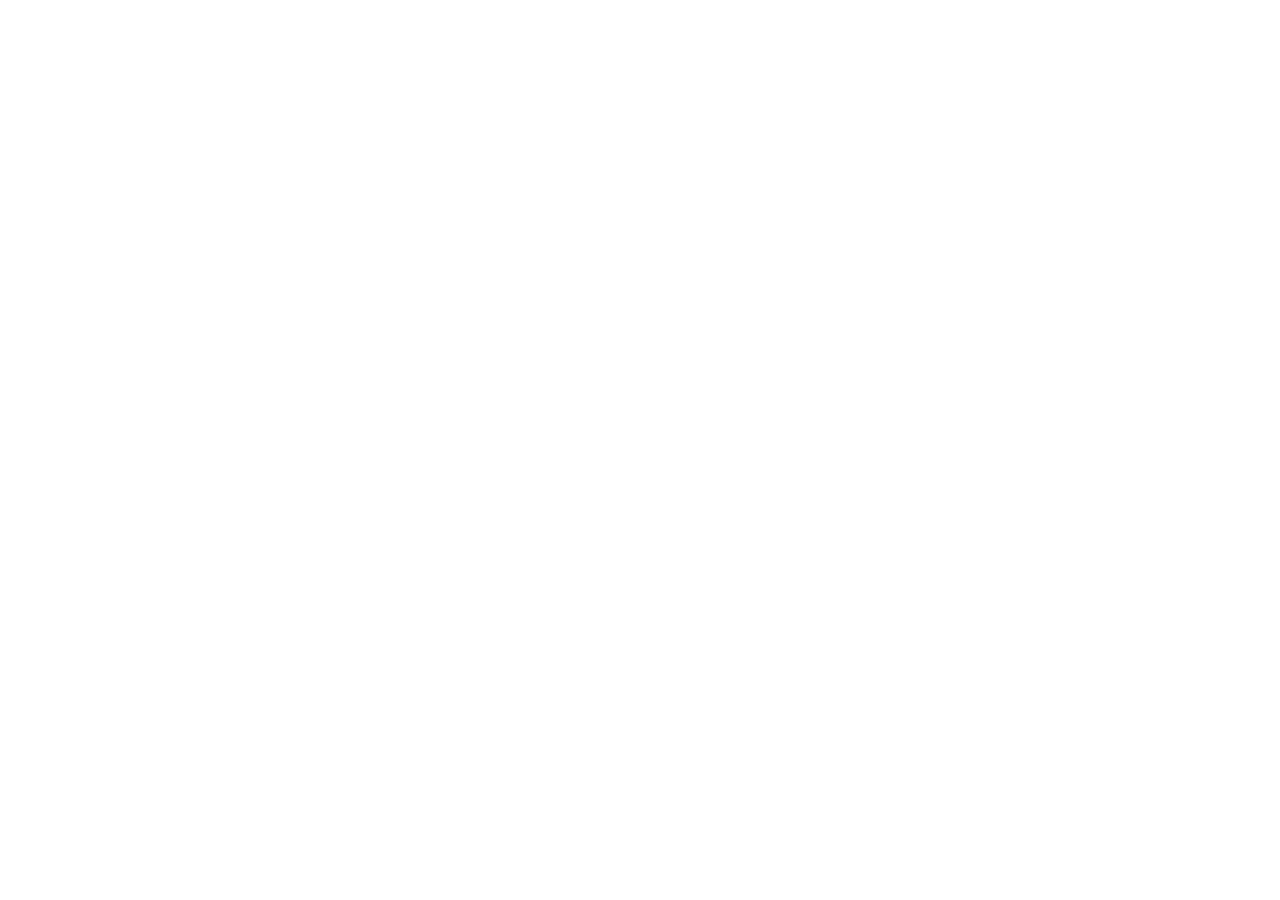
==== projector/index.html @ 13637d7c "Add projector prototype: projector/index.html" ====
<!doctype html>
<html lang="nl">
<head>
  <meta charset="utf-8">
  <meta name="viewport" content="width=device-width,initial-scale=1">
  <meta name="theme-color" content="#0e1115">
  <title>Blackthorn Academy — Projector</title>
  <link rel="stylesheet" href="styles.css">
</head>
<body>
  <main id="projector"></main>

  <aside id="gmPanel" class="gm-panel" hidden>
    <div class="gm-head">
      <strong>GM CONTROL</strong>
      <button id="gmClose" aria-label="Sluiten">×</button>
    </div>
    <div class="gm-grid">
      <button id="prevStep">← Vorige stap</button>
      <button id="nextStep">Volgende stap →</button>
      <label>Scène
        <select id="sceneJump"></select>
      </label>
      <button id="resetScene">Reset scène</button>
    </div>
    <p class="gm-note">Druk op <kbd>G</kbd> om dit paneel te tonen/verbergen.</p>
  </aside>

  <script src="projector.js"></script>
</body>
</html>
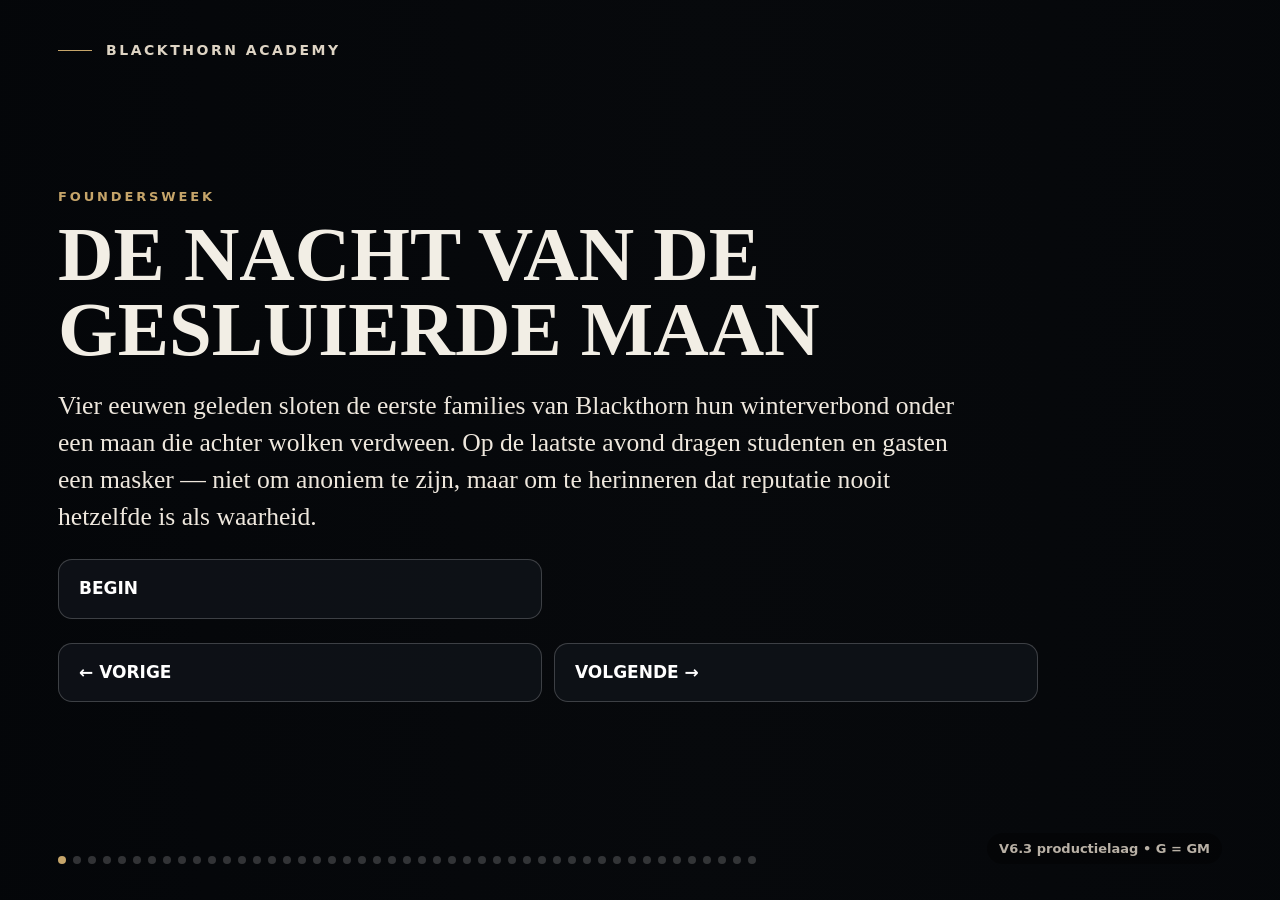
==== commit 6bf48dff: "Load V6.3 projector source before renderer" ====
--- a/projector/index.html
+++ b/projector/index.html
@@ -26,6 +26,7 @@
     <p class="gm-note">Druk op <kbd>G</kbd> om dit paneel te tonen/verbergen.</p>
   </aside>
 
+  <script src="v63-scenes.js"></script>
   <script src="projector.js"></script>
 </body>
 </html>
--- a/projector/styles.css
+++ b/projector/styles.css
@@ -0,0 +1,51 @@
+:root{
+  --bg:#0c0f13;--ink:#f2eee5;--muted:#b9b1a6;--line:rgba(255,255,255,.15);
+  --gold:#c6a56a;--paper:#efe7da;--darkpaper:#171b21;--danger:#8d3934;
+  --serif:Georgia,"Times New Roman",serif;--sans:Inter,system-ui,-apple-system,"Segoe UI",sans-serif;
+}
+*{box-sizing:border-box} html,body{margin:0;width:100%;height:100%;background:#000;color:var(--ink)}
+body{font-family:var(--serif);overflow:hidden}
+button{font:inherit}
+.stage{width:100vw;height:100vh;position:relative;overflow:hidden;background:#0a0c0f center/cover no-repeat}
+.stage::before{content:"";position:absolute;inset:0;background:linear-gradient(90deg,rgba(3,5,8,.83),rgba(3,5,8,.44) 55%,rgba(3,5,8,.66))}
+.stage.no-image::after{content:"";position:absolute;inset:0;background:
+ radial-gradient(circle at 75% 25%,rgba(198,165,106,.13),transparent 28%),
+ linear-gradient(135deg,#121923,#090b0f)}
+.wrap{position:relative;z-index:2;height:100%;display:grid;grid-template-rows:auto 1fr auto;padding:42px 58px 36px}
+.location{font:700 14px var(--sans);letter-spacing:.18em;text-transform:uppercase;color:#ded4c4;display:flex;gap:14px;align-items:center}
+.location::before{content:"";width:34px;height:1px;background:var(--gold)}
+.scene-kicker{font:700 13px var(--sans);letter-spacing:.22em;text-transform:uppercase;color:var(--gold);margin-bottom:14px}
+.main{align-self:center;max-width:1050px}
+.title{font-size:clamp(42px,6vw,86px);line-height:.97;margin:0 0 20px;text-wrap:balance}
+.subtitle{font:400 clamp(19px,2vw,28px)/1.45 var(--serif);max-width:900px;color:#eee7dd;margin:0}
+.dialogue-card{max-width:950px;background:rgba(12,15,19,.86);border:1px solid rgba(198,165,106,.35);box-shadow:0 20px 70px rgba(0,0,0,.42);padding:26px 28px;border-radius:18px;backdrop-filter:blur(12px)}
+.speaker{font:800 14px var(--sans);letter-spacing:.16em;color:var(--gold);margin-bottom:12px}
+.quote{font-size:clamp(26px,3.2vw,46px);line-height:1.25;margin:0}
+.narration{font-size:clamp(22px,2.6vw,38px);line-height:1.35;max-width:950px}
+.transition{text-align:center;max-width:1100px;margin:auto}
+.transition .small{font:700 14px var(--sans);letter-spacing:.18em;text-transform:uppercase;color:var(--muted);margin:10px}
+.transition .big{font-size:clamp(34px,5vw,70px);margin:12px}
+.choices{display:grid;grid-template-columns:repeat(2,minmax(0,1fr));gap:12px;margin-top:24px;max-width:980px}
+.choice{appearance:none;border:1px solid rgba(255,255,255,.20);background:rgba(15,19,24,.88);color:#fff;border-radius:14px;padding:18px 20px;text-align:left;font:700 17px/1.25 var(--sans);cursor:pointer;transition:.16s}
+.choice:hover,.choice:focus{border-color:var(--gold);transform:translateY(-1px);outline:none}
+.choice.used{opacity:.45}
+.choice.wide{grid-column:1/-1}
+.footer{display:flex;align-items:end;justify-content:space-between;gap:20px;font:600 13px var(--sans);color:var(--muted)}
+.progress{display:flex;gap:7px}.dot{width:8px;height:8px;border-radius:50%;background:rgba(255,255,255,.18)}.dot.active{background:var(--gold)}
+.hint{background:rgba(0,0,0,.36);padding:8px 12px;border-radius:999px}
+.details{display:grid;grid-template-columns:repeat(3,1fr);gap:16px;margin-top:24px}
+.detail{background:rgba(11,15,19,.82);border:1px solid var(--line);border-radius:16px;padding:20px;min-height:140px;cursor:pointer}
+.detail b{font:800 14px var(--sans);letter-spacing:.08em;text-transform:uppercase;color:var(--gold)}
+.detail p{font-size:20px;line-height:1.35;color:#eee7dd}
+.detail.done{border-color:rgba(198,165,106,.75)}
+.archive-grid{display:grid;grid-template-columns:1fr 1fr;gap:18px;margin-top:22px}
+.archive{border:1px solid var(--line);background:rgba(12,15,19,.84);padding:25px;border-radius:18px;cursor:pointer}
+.archive h3{font-size:30px;margin:0 0 8px}.archive p{font:16px var(--sans);color:var(--muted)}
+.overlay{position:fixed;inset:0;z-index:20;background:rgba(0,0,0,.82);display:grid;place-items:center;padding:40px}
+.modal{width:min(900px,92vw);max-height:86vh;overflow:auto;background:#151a20;color:#f5efe5;border:1px solid rgba(198,165,106,.45);border-radius:18px;padding:30px;box-shadow:0 30px 100px #000}
+.modal h2{font-size:38px;margin:0 0 16px}.modal p{font-size:22px;line-height:1.5}.modal button{margin-top:18px;padding:12px 18px;background:var(--gold);border:0;border-radius:10px;font:800 14px var(--sans);cursor:pointer}
+.gm-panel{position:fixed;z-index:99;right:18px;top:18px;width:310px;background:#f0eadf;color:#181512;border-radius:16px;padding:16px;box-shadow:0 18px 70px rgba(0,0,0,.5);font-family:var(--sans)}
+.gm-head{display:flex;align-items:center;justify-content:space-between;margin-bottom:12px}.gm-head button{border:0;background:none;font-size:26px}
+.gm-grid{display:grid;grid-template-columns:1fr 1fr;gap:8px}.gm-grid button,.gm-grid select{padding:10px;border:1px solid #c8bca9;border-radius:9px;background:white}.gm-grid label{grid-column:1/-1;display:grid;gap:5px;font-size:12px}
+.gm-note{font-size:11px;color:#675e54}.gm-panel kbd{border:1px solid #aaa;border-bottom-width:2px;padding:1px 5px;border-radius:4px;background:#fff}
+@media(max-width:900px){.wrap{padding:28px}.choices,.archive-grid{grid-template-columns:1fr}.details{grid-template-columns:1fr 1fr}.quote{font-size:30px}}
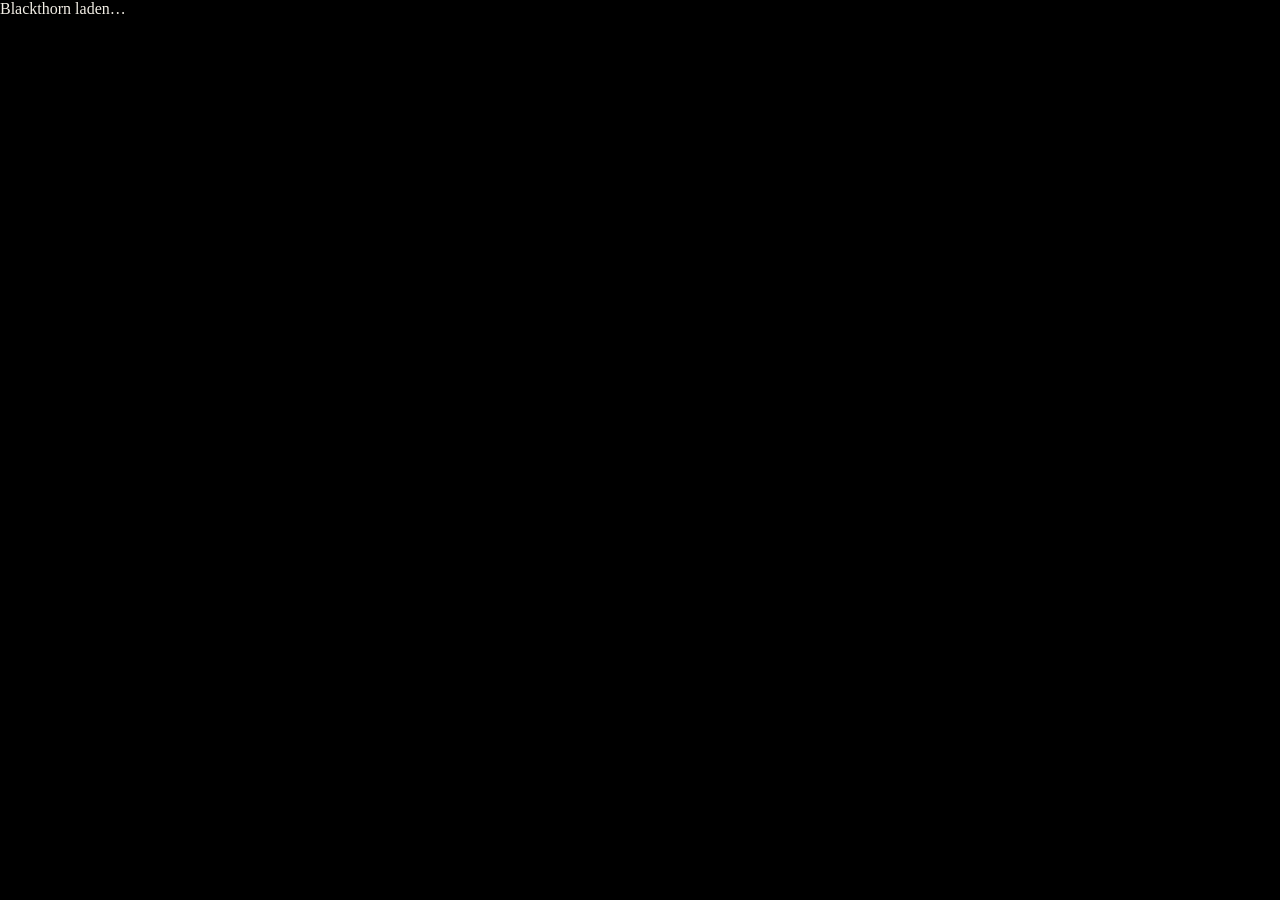
==== commit ea2e3aa5: "Switch work branch projector to V6.3 runtime" ====
--- a/projector/index.html
+++ b/projector/index.html
@@ -1,32 +1 @@
-<!doctype html>
-<html lang="nl">
-<head>
-  <meta charset="utf-8">
-  <meta name="viewport" content="width=device-width,initial-scale=1">
-  <meta name="theme-color" content="#0e1115">
-  <title>Blackthorn Academy — Projector</title>
-  <link rel="stylesheet" href="styles.css">
-</head>
-<body>
-  <main id="projector"></main>
-
-  <aside id="gmPanel" class="gm-panel" hidden>
-    <div class="gm-head">
-      <strong>GM CONTROL</strong>
-      <button id="gmClose" aria-label="Sluiten">×</button>
-    </div>
-    <div class="gm-grid">
-      <button id="prevStep">← Vorige stap</button>
-      <button id="nextStep">Volgende stap →</button>
-      <label>Scène
-        <select id="sceneJump"></select>
-      </label>
-      <button id="resetScene">Reset scène</button>
-    </div>
-    <p class="gm-note">Druk op <kbd>G</kbd> om dit paneel te tonen/verbergen.</p>
-  </aside>
-
-  <script src="v63-scenes.js"></script>
-  <script src="projector.js"></script>
-</body>
-</html>+<!doctype html><html lang="nl"><head><meta charset="utf-8"><meta name="viewport" content="width=device-width,initial-scale=1"><title>Blackthorn Projector</title><link rel="stylesheet" href="styles.css"></head><body><main id="projector"><div class="boot">Blackthorn laden…</div></main><script src="../runtime-data.js"></script><script src="../game-meta.js"></script><script src="projector.js"></script></body></html>
--- a/projector/styles.css
+++ b/projector/styles.css
@@ -49,3 +49,12 @@
 .gm-grid{display:grid;grid-template-columns:1fr 1fr;gap:8px}.gm-grid button,.gm-grid select{padding:10px;border:1px solid #c8bca9;border-radius:9px;background:white}.gm-grid label{grid-column:1/-1;display:grid;gap:5px;font-size:12px}
 .gm-note{font-size:11px;color:#675e54}.gm-panel kbd{border:1px solid #aaa;border-bottom-width:2px;padding:1px 5px;border-radius:4px;background:#fff}
 @media(max-width:900px){.wrap{padding:28px}.choices,.archive-grid{grid-template-columns:1fr}.details{grid-template-columns:1fr 1fr}.quote{font-size:30px}}
+
+/* V6.3 scene-table additions */
+.bt-lines{display:grid;gap:12px;margin-top:20px}
+.bt-lines .quote{font-size:clamp(20px,2.25vw,32px)}
+.phone-wait,.marker{margin-top:20px;border:1px solid rgba(198,165,106,.35);background:rgba(10,13,18,.72);border-radius:14px;padding:14px 18px;font:700 14px/1.4 var(--sans);letter-spacing:.06em}
+.phone-wait{display:flex;justify-content:space-between;gap:18px}.phone-wait span{font-weight:500;color:var(--muted)}
+.marker.pause{border-color:rgba(255,255,255,.25)}
+.team-card{margin-top:18px}.team-card p{font:16px/1.45 var(--sans);color:#e6dfd6}
+.navChoices{margin-top:20px}.reply-card{margin-top:14px}
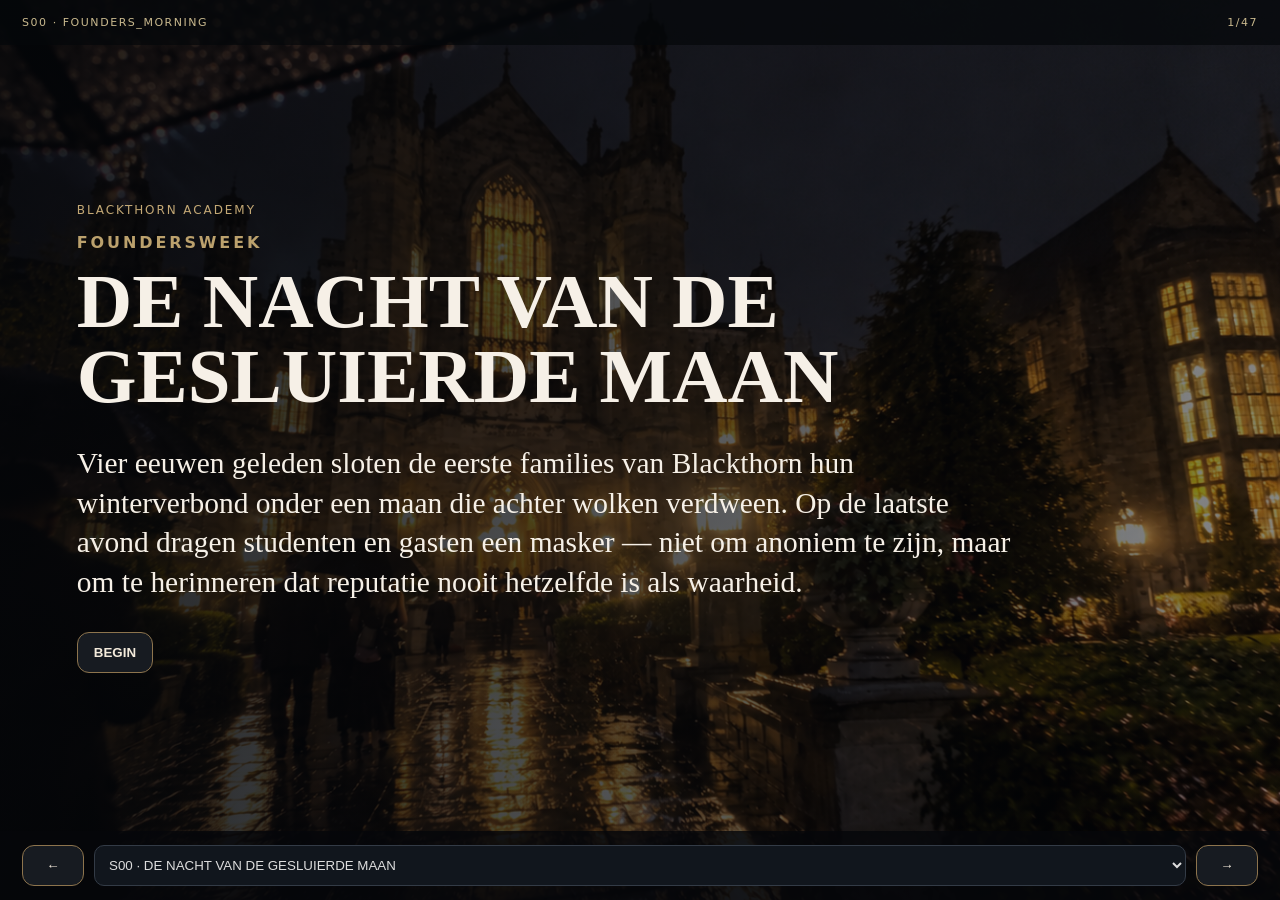
==== commit da330445: "Load centralized V6.3 asset map" ====
--- a/projector/index.html
+++ b/projector/index.html
@@ -1 +1 @@
-<!doctype html><html lang="nl"><head><meta charset="utf-8"><meta name="viewport" content="width=device-width,initial-scale=1"><title>Blackthorn Projector</title><link rel="stylesheet" href="styles.css"></head><body><main id="projector"><div class="boot">Blackthorn laden…</div></main><script src="../runtime-data.js"></script><script src="../game-meta.js"></script><script src="projector.js"></script></body></html>+<!doctype html><html lang="nl"><head><meta charset="utf-8"><meta name="viewport" content="width=device-width,initial-scale=1"><title>Blackthorn Projector</title><link rel="stylesheet" href="styles.css"></head><body><main id="projector"><div class="boot">Blackthorn laden…</div></main><script src="../runtime-data.js"></script><script src="../game-meta.js"></script><script src="../asset-map.js"></script><script src="projector.js"></script></body></html>
--- a/projector/styles.css
+++ b/projector/styles.css
@@ -1,60 +1 @@
-:root{
-  --bg:#0c0f13;--ink:#f2eee5;--muted:#b9b1a6;--line:rgba(255,255,255,.15);
-  --gold:#c6a56a;--paper:#efe7da;--darkpaper:#171b21;--danger:#8d3934;
-  --serif:Georgia,"Times New Roman",serif;--sans:Inter,system-ui,-apple-system,"Segoe UI",sans-serif;
-}
-*{box-sizing:border-box} html,body{margin:0;width:100%;height:100%;background:#000;color:var(--ink)}
-body{font-family:var(--serif);overflow:hidden}
-button{font:inherit}
-.stage{width:100vw;height:100vh;position:relative;overflow:hidden;background:#0a0c0f center/cover no-repeat}
-.stage::before{content:"";position:absolute;inset:0;background:linear-gradient(90deg,rgba(3,5,8,.83),rgba(3,5,8,.44) 55%,rgba(3,5,8,.66))}
-.stage.no-image::after{content:"";position:absolute;inset:0;background:
- radial-gradient(circle at 75% 25%,rgba(198,165,106,.13),transparent 28%),
- linear-gradient(135deg,#121923,#090b0f)}
-.wrap{position:relative;z-index:2;height:100%;display:grid;grid-template-rows:auto 1fr auto;padding:42px 58px 36px}
-.location{font:700 14px var(--sans);letter-spacing:.18em;text-transform:uppercase;color:#ded4c4;display:flex;gap:14px;align-items:center}
-.location::before{content:"";width:34px;height:1px;background:var(--gold)}
-.scene-kicker{font:700 13px var(--sans);letter-spacing:.22em;text-transform:uppercase;color:var(--gold);margin-bottom:14px}
-.main{align-self:center;max-width:1050px}
-.title{font-size:clamp(42px,6vw,86px);line-height:.97;margin:0 0 20px;text-wrap:balance}
-.subtitle{font:400 clamp(19px,2vw,28px)/1.45 var(--serif);max-width:900px;color:#eee7dd;margin:0}
-.dialogue-card{max-width:950px;background:rgba(12,15,19,.86);border:1px solid rgba(198,165,106,.35);box-shadow:0 20px 70px rgba(0,0,0,.42);padding:26px 28px;border-radius:18px;backdrop-filter:blur(12px)}
-.speaker{font:800 14px var(--sans);letter-spacing:.16em;color:var(--gold);margin-bottom:12px}
-.quote{font-size:clamp(26px,3.2vw,46px);line-height:1.25;margin:0}
-.narration{font-size:clamp(22px,2.6vw,38px);line-height:1.35;max-width:950px}
-.transition{text-align:center;max-width:1100px;margin:auto}
-.transition .small{font:700 14px var(--sans);letter-spacing:.18em;text-transform:uppercase;color:var(--muted);margin:10px}
-.transition .big{font-size:clamp(34px,5vw,70px);margin:12px}
-.choices{display:grid;grid-template-columns:repeat(2,minmax(0,1fr));gap:12px;margin-top:24px;max-width:980px}
-.choice{appearance:none;border:1px solid rgba(255,255,255,.20);background:rgba(15,19,24,.88);color:#fff;border-radius:14px;padding:18px 20px;text-align:left;font:700 17px/1.25 var(--sans);cursor:pointer;transition:.16s}
-.choice:hover,.choice:focus{border-color:var(--gold);transform:translateY(-1px);outline:none}
-.choice.used{opacity:.45}
-.choice.wide{grid-column:1/-1}
-.footer{display:flex;align-items:end;justify-content:space-between;gap:20px;font:600 13px var(--sans);color:var(--muted)}
-.progress{display:flex;gap:7px}.dot{width:8px;height:8px;border-radius:50%;background:rgba(255,255,255,.18)}.dot.active{background:var(--gold)}
-.hint{background:rgba(0,0,0,.36);padding:8px 12px;border-radius:999px}
-.details{display:grid;grid-template-columns:repeat(3,1fr);gap:16px;margin-top:24px}
-.detail{background:rgba(11,15,19,.82);border:1px solid var(--line);border-radius:16px;padding:20px;min-height:140px;cursor:pointer}
-.detail b{font:800 14px var(--sans);letter-spacing:.08em;text-transform:uppercase;color:var(--gold)}
-.detail p{font-size:20px;line-height:1.35;color:#eee7dd}
-.detail.done{border-color:rgba(198,165,106,.75)}
-.archive-grid{display:grid;grid-template-columns:1fr 1fr;gap:18px;margin-top:22px}
-.archive{border:1px solid var(--line);background:rgba(12,15,19,.84);padding:25px;border-radius:18px;cursor:pointer}
-.archive h3{font-size:30px;margin:0 0 8px}.archive p{font:16px var(--sans);color:var(--muted)}
-.overlay{position:fixed;inset:0;z-index:20;background:rgba(0,0,0,.82);display:grid;place-items:center;padding:40px}
-.modal{width:min(900px,92vw);max-height:86vh;overflow:auto;background:#151a20;color:#f5efe5;border:1px solid rgba(198,165,106,.45);border-radius:18px;padding:30px;box-shadow:0 30px 100px #000}
-.modal h2{font-size:38px;margin:0 0 16px}.modal p{font-size:22px;line-height:1.5}.modal button{margin-top:18px;padding:12px 18px;background:var(--gold);border:0;border-radius:10px;font:800 14px var(--sans);cursor:pointer}
-.gm-panel{position:fixed;z-index:99;right:18px;top:18px;width:310px;background:#f0eadf;color:#181512;border-radius:16px;padding:16px;box-shadow:0 18px 70px rgba(0,0,0,.5);font-family:var(--sans)}
-.gm-head{display:flex;align-items:center;justify-content:space-between;margin-bottom:12px}.gm-head button{border:0;background:none;font-size:26px}
-.gm-grid{display:grid;grid-template-columns:1fr 1fr;gap:8px}.gm-grid button,.gm-grid select{padding:10px;border:1px solid #c8bca9;border-radius:9px;background:white}.gm-grid label{grid-column:1/-1;display:grid;gap:5px;font-size:12px}
-.gm-note{font-size:11px;color:#675e54}.gm-panel kbd{border:1px solid #aaa;border-bottom-width:2px;padding:1px 5px;border-radius:4px;background:#fff}
-@media(max-width:900px){.wrap{padding:28px}.choices,.archive-grid{grid-template-columns:1fr}.details{grid-template-columns:1fr 1fr}.quote{font-size:30px}}
-
-/* V6.3 scene-table additions */
-.bt-lines{display:grid;gap:12px;margin-top:20px}
-.bt-lines .quote{font-size:clamp(20px,2.25vw,32px)}
-.phone-wait,.marker{margin-top:20px;border:1px solid rgba(198,165,106,.35);background:rgba(10,13,18,.72);border-radius:14px;padding:14px 18px;font:700 14px/1.4 var(--sans);letter-spacing:.06em}
-.phone-wait{display:flex;justify-content:space-between;gap:18px}.phone-wait span{font-weight:500;color:var(--muted)}
-.marker.pause{border-color:rgba(255,255,255,.25)}
-.team-card{margin-top:18px}.team-card p{font:16px/1.45 var(--sans);color:#e6dfd6}
-.navChoices{margin-top:20px}.reply-card{margin-top:14px}
+*{box-sizing:border-box}html,body,#projector{margin:0;width:100%;height:100%;background:#06080b;color:#f6f0e7;font-family:Inter,system-ui,-apple-system,"Segoe UI",sans-serif}.boot,.loadError{height:100vh;display:grid;place-content:center;text-align:center}.stage{min-height:100vh;background-size:cover;background-position:center;position:relative;display:grid;grid-template-rows:auto 1fr auto}.chrome{display:flex;justify-content:space-between;padding:16px 22px;background:rgba(5,7,10,.72);font-size:11px;letter-spacing:.14em;color:#c8b88d}.content{align-self:center;width:min(1100px,90vw);padding:40px 6vw}.location{font-size:12px;letter-spacing:.16em;color:#c3a875;margin-bottom:16px}.kicker{font-weight:800;letter-spacing:.18em;color:#bba16d;margin-bottom:12px}.content h1{font-family:Georgia,serif;font-size:clamp(44px,6vw,84px);line-height:.98;margin:0 0 24px;max-width:900px}.body{font-family:Georgia,serif;font-size:clamp(22px,2.3vw,34px);line-height:1.35;max-width:950px}.dialogue,.team,.choiceReply{margin-top:22px;padding:18px 20px;border:1px solid rgba(208,181,126,.34);background:rgba(9,12,16,.72);border-radius:14px;max-width:960px}.dialogue p,.team p{font-size:18px;line-height:1.5;margin:8px 0}.choices{display:flex;flex-wrap:wrap;gap:10px;margin-top:22px}.choices button,.nav button,.sourceButton{border:1px solid #8d744d;background:#171b21;color:#f3eadb;border-radius:12px;padding:12px 16px;font-weight:800}.sourceButton{display:block;margin-top:18px;background:#251f18}.tag{display:inline-block;margin:18px 10px 0 0;padding:9px 12px;border-radius:99px;border:1px solid rgba(255,255,255,.22);background:rgba(9,12,16,.7);font-size:11px;letter-spacing:.1em}.tag.ready{border-color:#5d936f}.tag.waiting{border-color:#9d7047}.pause{border-color:#9a7343}.nav{display:grid;grid-template-columns:62px 1fr 62px;gap:10px;padding:14px 22px;background:rgba(5,7,10,.82)}.nav select{background:#11161d;color:#ddd;border:1px solid #333b46;border-radius:10px;padding:10px}.overlay{position:fixed;inset:0;background:rgba(0,0,0,.76);display:grid;place-items:center;padding:30px;z-index:20}.modal{width:min(760px,92vw);max-height:82vh;overflow:auto;background:#10151b;border:1px solid #776345;border-radius:18px;padding:28px;box-shadow:0 30px 90px #000}.modal h2{font-family:Georgia,serif;font-size:36px;margin:8px 0 18px}.sourceCards{display:grid;grid-template-columns:repeat(auto-fit,minmax(220px,1fr));gap:10px}.sourceCard{border:1px solid #333b45;background:#171d24;border-radius:12px;padding:14px}.sourceCard small{display:block;color:#bfa36c;font-size:9px;letter-spacing:.12em;margin-bottom:4px}.modal button{margin-top:20px;padding:10px 16px;border-radius:10px;border:1px solid #8d744d;background:#1b2027;color:white;font-weight:800}.academyClock{display:inline-block;margin-bottom:18px;padding:8px 12px;border:1px solid #a88a57;border-radius:8px;background:rgba(7,9,12,.75);font-family:Georgia,serif;font-size:24px;letter-spacing:.08em}.requirement{margin-top:16px;color:#e0c18b;font-size:12px}.nav button:disabled{opacity:.35;cursor:not-allowed}.modalBody{font-family:Georgia,serif;font-size:20px;line-height:1.5;color:#e8dfd1}
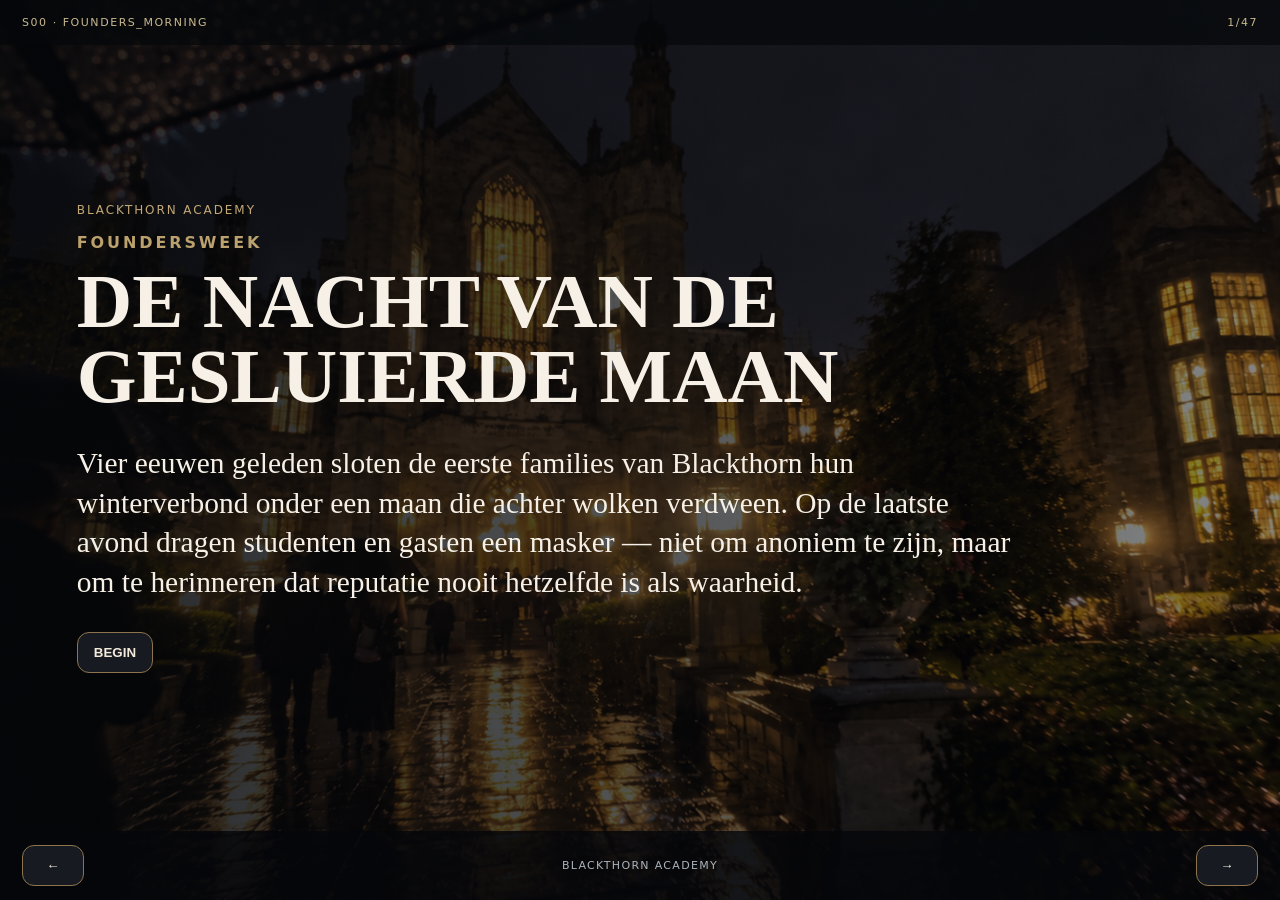
==== commit 9c3a5972: "Load player-facing evidence artifacts" ====
--- a/projector/index.html
+++ b/projector/index.html
@@ -1 +1 @@
-<!doctype html><html lang="nl"><head><meta charset="utf-8"><meta name="viewport" content="width=device-width,initial-scale=1"><title>Blackthorn Projector</title><link rel="stylesheet" href="styles.css"></head><body><main id="projector"><div class="boot">Blackthorn laden…</div></main><script src="../runtime-data.js"></script><script src="../game-meta.js"></script><script src="../asset-map.js"></script><script src="projector.js"></script></body></html>+<!doctype html><html lang="nl"><head><meta charset="utf-8"><meta name="viewport" content="width=device-width,initial-scale=1"><title>Blackthorn Projector</title><link rel="stylesheet" href="styles.css"></head><body><main id="projector"><div class="boot">Blackthorn laden…</div></main><script src="../runtime-data.js"></script><script src="../game-meta.js"></script><script src="../evidence-data.js"></script><script src="../asset-map.js"></script><script src="../accusation.js"></script><script src="puzzle-data.js"></script><script src="puzzles.js"></script><script src="projector.js"></script></body></html>
--- a/projector/styles.css
+++ b/projector/styles.css
@@ -1 +1,4 @@
 *{box-sizing:border-box}html,body,#projector{margin:0;width:100%;height:100%;background:#06080b;color:#f6f0e7;font-family:Inter,system-ui,-apple-system,"Segoe UI",sans-serif}.boot,.loadError{height:100vh;display:grid;place-content:center;text-align:center}.stage{min-height:100vh;background-size:cover;background-position:center;position:relative;display:grid;grid-template-rows:auto 1fr auto}.chrome{display:flex;justify-content:space-between;padding:16px 22px;background:rgba(5,7,10,.72);font-size:11px;letter-spacing:.14em;color:#c8b88d}.content{align-self:center;width:min(1100px,90vw);padding:40px 6vw}.location{font-size:12px;letter-spacing:.16em;color:#c3a875;margin-bottom:16px}.kicker{font-weight:800;letter-spacing:.18em;color:#bba16d;margin-bottom:12px}.content h1{font-family:Georgia,serif;font-size:clamp(44px,6vw,84px);line-height:.98;margin:0 0 24px;max-width:900px}.body{font-family:Georgia,serif;font-size:clamp(22px,2.3vw,34px);line-height:1.35;max-width:950px}.dialogue,.team,.choiceReply{margin-top:22px;padding:18px 20px;border:1px solid rgba(208,181,126,.34);background:rgba(9,12,16,.72);border-radius:14px;max-width:960px}.dialogue p,.team p{font-size:18px;line-height:1.5;margin:8px 0}.choices{display:flex;flex-wrap:wrap;gap:10px;margin-top:22px}.choices button,.nav button,.sourceButton{border:1px solid #8d744d;background:#171b21;color:#f3eadb;border-radius:12px;padding:12px 16px;font-weight:800}.sourceButton{display:block;margin-top:18px;background:#251f18}.tag{display:inline-block;margin:18px 10px 0 0;padding:9px 12px;border-radius:99px;border:1px solid rgba(255,255,255,.22);background:rgba(9,12,16,.7);font-size:11px;letter-spacing:.1em}.tag.ready{border-color:#5d936f}.tag.waiting{border-color:#9d7047}.pause{border-color:#9a7343}.nav{display:grid;grid-template-columns:62px 1fr 62px;gap:10px;padding:14px 22px;background:rgba(5,7,10,.82)}.nav select{background:#11161d;color:#ddd;border:1px solid #333b46;border-radius:10px;padding:10px}.overlay{position:fixed;inset:0;background:rgba(0,0,0,.76);display:grid;place-items:center;padding:30px;z-index:20}.modal{width:min(760px,92vw);max-height:82vh;overflow:auto;background:#10151b;border:1px solid #776345;border-radius:18px;padding:28px;box-shadow:0 30px 90px #000}.modal h2{font-family:Georgia,serif;font-size:36px;margin:8px 0 18px}.sourceCards{display:grid;grid-template-columns:repeat(auto-fit,minmax(220px,1fr));gap:10px}.sourceCard{border:1px solid #333b45;background:#171d24;border-radius:12px;padding:14px}.sourceCard small{display:block;color:#bfa36c;font-size:9px;letter-spacing:.12em;margin-bottom:4px}.modal button{margin-top:20px;padding:10px 16px;border-radius:10px;border:1px solid #8d744d;background:#1b2027;color:white;font-weight:800}.academyClock{display:inline-block;margin-bottom:18px;padding:8px 12px;border:1px solid #a88a57;border-radius:8px;background:rgba(7,9,12,.75);font-family:Georgia,serif;font-size:24px;letter-spacing:.08em}.requirement{margin-top:16px;color:#e0c18b;font-size:12px}.nav button:disabled{opacity:.35;cursor:not-allowed}.modalBody{font-family:Georgia,serif;font-size:20px;line-height:1.5;color:#e8dfd1}
+
+.puzzleButton{display:block;margin-top:16px;border:1px solid #b18d55;background:#2a2117;color:#f7ead2;border-radius:12px;padding:13px 18px;font-weight:900;letter-spacing:.06em}.puzzleButton:disabled{opacity:.4}.puzzleButton.done{border-color:#5e9270;background:#16231b}.puzzleModal{width:min(1180px,94vw);max-height:90vh}.puzzleModal h2{font-size:clamp(28px,4vw,48px)}.puzzleModal h3{font-size:12px;letter-spacing:.12em;color:#c2a875}.puzzleColumns,.puzzleQuadrants,.laneGrid,.theoryGrid,.maskGrid,.compareGrid{display:grid;grid-template-columns:repeat(2,minmax(0,1fr));gap:14px}.puzzleQuadrants,.theoryGrid,.maskGrid{grid-template-columns:repeat(2,minmax(220px,1fr))}.puzzleQuadrants section,.theoryGrid section,.maskGrid section,.stack,.compareGrid section{border:1px solid #303946;background:#121820;border-radius:14px;padding:14px}.pickCard,.legacyRow,.laneCard,.detailBtn{width:100%;border:1px solid #313b47;background:#171e27;color:#eee;border-radius:10px;padding:10px;margin:5px 0;text-align:left}.pickCard{display:grid;gap:3px}.pickCard small{color:#baa06b;letter-spacing:.1em}.pickCard span{color:#aab3bd;font-size:12px}.pickCard.selected,.legacyRow.selected{border-color:#b99559;background:#2a241b}.legacyTable{display:grid;gap:5px}.legacyRow{display:grid;grid-template-columns:65px 110px 1fr 105px 65px;gap:8px;font-family:ui-monospace,SFMono-Regular,Menlo,monospace;font-size:11px}.legacyRow.tested{opacity:.45}.readerLegend{margin-top:14px;border:1px solid #303946;border-radius:12px;padding:10px}.readerLegend summary{cursor:pointer;font-weight:800;color:#cfb57f}.readerLegend div{display:grid;grid-template-columns:120px 1fr;gap:12px;padding:6px;border-top:1px solid #232b34}.readerLegend span{color:#aeb7c0}.reasonCheck,.checkCard,.radioCard{display:block;margin-top:10px;padding:10px;border:1px solid #323b46;border-radius:10px;background:#141a21}.offsetRow{display:flex;align-items:center;gap:8px;flex-wrap:wrap;margin-top:14px}.offsetRow input{width:72px}.offsetRow input,.offsetRow select,.puzzleModal select{background:#0e1319;color:#eee;border:1px solid #394351;border-radius:8px;padding:8px}.puzzleFeedback{margin-top:14px;padding:12px;border-left:3px solid #8b7148;background:#121820;color:#c9d0d6}.puzzleFeedback.success{border-color:#5e9270}.modalActions{display:flex;gap:8px;flex-wrap:wrap;margin-top:16px}.modalActions button,.theoryGrid button{border:1px solid #8e744c;background:#1e1913;color:#f3e8d4;border-radius:10px;padding:10px 13px;font-weight:800}.compareGrid article{display:grid;gap:3px;padding:9px;border-bottom:1px solid #29313b}.compareGrid article span{color:#aeb6bf;font-size:12px}.laneCard{display:grid;gap:5px}.laneCard.done{border-color:#5f9271}.inlineRadios{display:flex;gap:15px;margin-top:10px}.maskGrid .detailBtn.seen{border-color:#5f9271}.theoryCards{display:grid;gap:4px}.catFeedback{margin-top:8px;color:#aeb7c0;font-size:12px}@media(max-width:780px){.puzzleColumns,.puzzleQuadrants,.laneGrid,.theoryGrid,.maskGrid,.compareGrid{grid-template-columns:1fr}.legacyRow{grid-template-columns:55px 90px 1fr}.legacyRow span:nth-child(4),.legacyRow span:nth-child(5){display:none}}
+.navLabel{display:grid;place-items:center;color:#aab3bc;font-size:11px;letter-spacing:.12em}.finalePanel{margin-top:18px;padding:18px;border:1px solid #8c724b;background:rgba(15,18,23,.86);border-radius:14px;max-width:760px}.finalePanel>b{color:#cbb17d;letter-spacing:.14em;font-size:11px}.finalePanel h3{font-family:Georgia,serif;font-size:28px;margin:6px 0}.finalePanel p{color:#b6bec6;margin:6px 0 12px}.finalePanel button{border:1px solid #8b724c;background:#241e16;color:#f2e5d0;border-radius:10px;padding:10px 13px;font-weight:800}.finalePanel button:disabled{opacity:.4}.finalePanel.locked{border-color:#5e9270}
